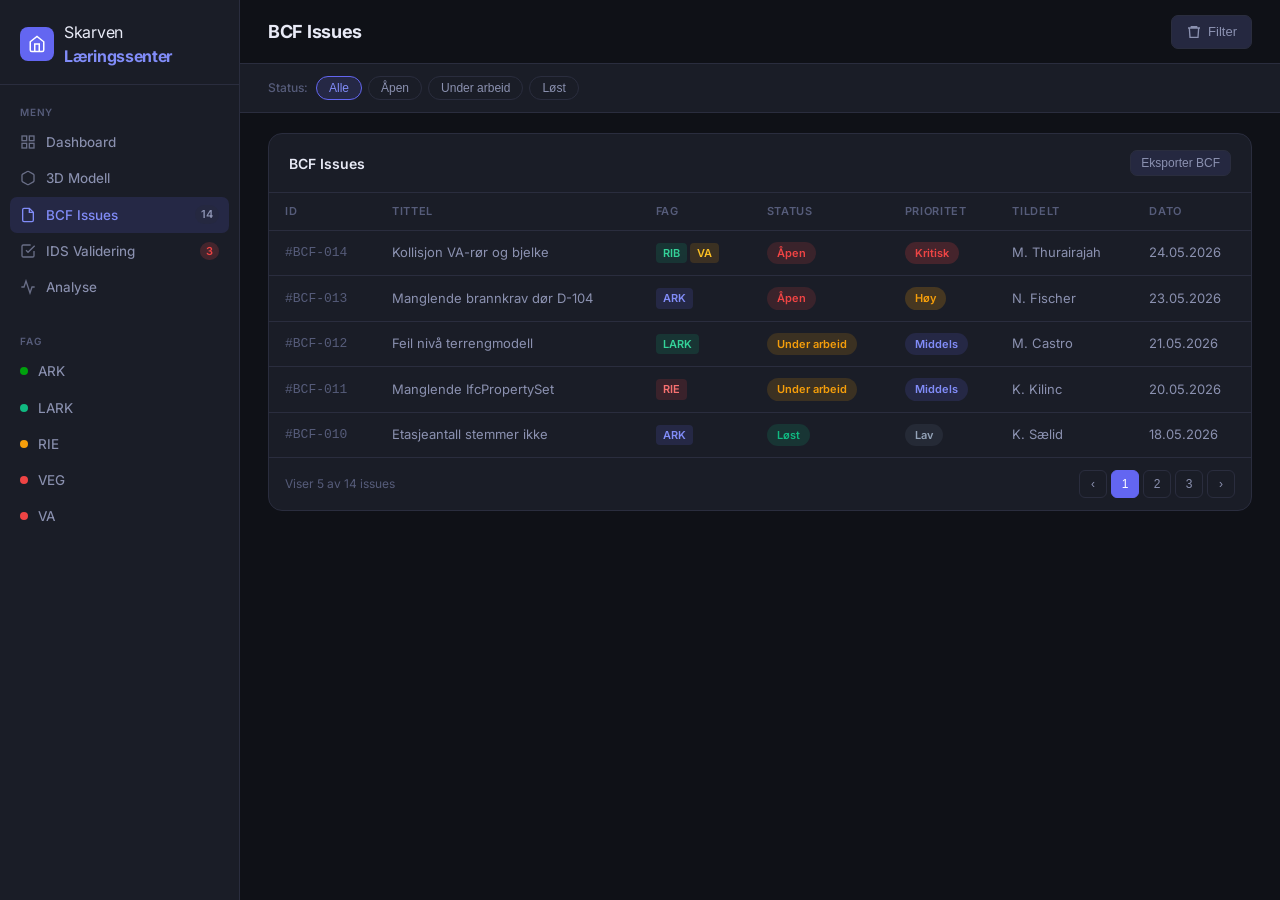
==== HTML/BCF.html @ 6cd28d86 "Skarven BIM Dashboard — GitHub Pages klar - HTML/CSS/JS dashboard med 3D IFC-visning - BCF Issues, I" ====
<!DOCTYPE html>
<html lang="no">
<head>
  <meta charset="UTF-8" />
  <meta name="viewport" content="width=device-width, initial-scale=1.0" />
  <title>BCF Issues — Skarven Læringssenter</title>
  <link rel="stylesheet" href="../CSS/styles.css" />
  <link rel="preconnect" href="https://fonts.googleapis.com" />
  <link href="https://fonts.googleapis.com/css2?family=Inter:wght@300;400;500;600;700&display=swap" rel="stylesheet" />
</head>
<body>
  <aside class="sidebar">
    <div class="sidebar-logo">
      <div class="logo-icon">
        <svg viewBox="0 0 24 24" fill="none" stroke="currentColor" stroke-width="2">
          <path d="M3 9l9-7 9 7v11a2 2 0 01-2 2H5a2 2 0 01-2-2z"/>
          <polyline points="9 22 9 12 15 12 15 22"/>
        </svg>
      </div>
      <span class="logo-text">Skarven <strong>Læringssenter</strong></span>
    </div>

    <nav class="sidebar-nav">
      <div class="nav-section-label">Meny</div>
      <a href="index.html" class="nav-item">
        <svg viewBox="0 0 24 24" fill="none" stroke="currentColor" stroke-width="2"><rect x="3" y="3" width="7" height="7"/><rect x="14" y="3" width="7" height="7"/><rect x="14" y="14" width="7" height="7"/><rect x="3" y="14" width="7" height="7"/></svg>
        Dashboard
      </a>
      <a href="3Dmodell.html" class="nav-item">
        <svg viewBox="0 0 24 24" fill="none" stroke="currentColor" stroke-width="2"><path d="M21 16V8a2 2 0 00-1-1.73l-7-4a2 2 0 00-2 0l-7 4A2 2 0 003 8v8a2 2 0 001 1.73l7 4a2 2 0 002 0l7-4A2 2 0 0021 16z"/></svg>
        3D Modell
      </a>
      <a href="BCF.html" class="nav-item active">
        <svg viewBox="0 0 24 24" fill="none" stroke="currentColor" stroke-width="2"><path d="M14 2H6a2 2 0 00-2 2v16a2 2 0 002 2h12a2 2 0 002-2V8z"/><polyline points="14 2 14 8 20 8"/></svg>
        BCF Issues
        <span class="nav-badge">14</span>
      </a>
      <a href="IDS.html" class="nav-item">
        <svg viewBox="0 0 24 24" fill="none" stroke="currentColor" stroke-width="2"><path d="M9 11l3 3L22 4"/><path d="M21 12v7a2 2 0 01-2 2H5a2 2 0 01-2-2V5a2 2 0 012-2h11"/></svg>
        IDS Validering
        <span class="nav-badge error">3</span>
      </a>
      <a href="Anlyse.html" class="nav-item">
        <svg viewBox="0 0 24 24" fill="none" stroke="currentColor" stroke-width="2"><polyline points="22 12 18 12 15 21 9 3 6 12 2 12"/></svg>
        Analyse
      </a>

      <div class="nav-section-label" style="margin-top:1.5rem">Fag</div>
      <a href="#" class="nav-item"><span class="discipline-dot" style="background:#00a10d"></span>ARK</a>
      <a href="#" class="nav-item"><span class="discipline-dot" style="background:#10b981"></span>LARK</a>
      <a href="#" class="nav-item"><span class="discipline-dot" style="background:#f59e0b"></span>RIE</a>
      <a href="#" class="nav-item"><span class="discipline-dot" style="background:#ef4444"></span>VEG</a>
      <a href="#" class="nav-item"><span class="discipline-dot" style="background:#ef4444"></span>VA</a>
    </nav>
  </aside>

  <main class="main">
    <header class="topbar">
      <div class="topbar-left">
        <h1 class="page-title">BCF Issues</h1>
      </div>
      <div class="topbar-right">
        <button class="btn btn-secondary">
          <svg viewBox="0 0 24 24" fill="none" stroke="currentColor" stroke-width="2" width="16" height="16"><path d="M3 6h18M8 6V4h8v2M19 6l-1 14H6L5 6"/></svg>
          Filter
        </button>
      </div>
    </header>

    <div class="filter-bar">
      <div class="filter-group">
        <label class="filter-label">Status:</label>
        <div class="filter-chips">
          <button class="chip active">Alle</button>
          <button class="chip">Åpen</button>
          <button class="chip">Under arbeid</button>
          <button class="chip">Løst</button>
        </div>
      </div>
    </div>

    <section style="padding:20px 28px">
      <div class="card table-card">
        <div class="card-header">
          <h2 class="card-title">BCF Issues</h2>
          <div class="card-actions">
            <button class="btn btn-secondary btn-sm">Eksporter BCF</button>
          </div>
        </div>
        <table class="data-table">
          <thead>
            <tr>
              <th>ID</th>
              <th>Tittel</th>
              <th>Fag</th>
              <th>Status</th>
              <th>Prioritet</th>
              <th>Tildelt</th>
              <th>Dato</th>
            </tr>
          </thead>
          <tbody>
            <tr class="table-row">
              <td class="id-cell">#BCF-014</td>
              <td>Kollisjon VA-rør og bjelke</td>
              <td><span class="tag tag--rib">RIB</span><span class="tag tag--riv">VA</span></td>
              <td><span class="status-badge status--open">Åpen</span></td>
              <td><span class="priority priority--critical">Kritisk</span></td>
              <td>M. Thurairajah</td>
              <td>24.05.2026</td>
            </tr>
            <tr class="table-row">
              <td class="id-cell">#BCF-013</td>
              <td>Manglende brannkrav dør D-104</td>
              <td><span class="tag tag--ark">ARK</span></td>
              <td><span class="status-badge status--open">Åpen</span></td>
              <td><span class="priority priority--high">Høy</span></td>
              <td>N. Fischer</td>
              <td>23.05.2026</td>
            </tr>
            <tr class="table-row">
              <td class="id-cell">#BCF-012</td>
              <td>Feil nivå terrengmodell</td>
              <td><span class="tag tag--rib">LARK</span></td>
              <td><span class="status-badge status--progress">Under arbeid</span></td>
              <td><span class="priority priority--medium">Middels</span></td>
              <td>M. Castro</td>
              <td>21.05.2026</td>
            </tr>
            <tr class="table-row">
              <td class="id-cell">#BCF-011</td>
              <td>Manglende IfcPropertySet</td>
              <td><span class="tag tag--rie">RIE</span></td>
              <td><span class="status-badge status--progress">Under arbeid</span></td>
              <td><span class="priority priority--medium">Middels</span></td>
              <td>K. Kilinc</td>
              <td>20.05.2026</td>
            </tr>
            <tr class="table-row">
              <td class="id-cell">#BCF-010</td>
              <td>Etasjeantall stemmer ikke</td>
              <td><span class="tag tag--ark">ARK</span></td>
              <td><span class="status-badge status--solved">Løst</span></td>
              <td><span class="priority priority--low">Lav</span></td>
              <td>K. Sælid</td>
              <td>18.05.2026</td>
            </tr>
          </tbody>
        </table>
        <div class="table-footer">
          <span>Viser 5 av 14 issues</span>
          <div class="pagination">
            <button class="page-btn">‹</button>
            <button class="page-btn active">1</button>
            <button class="page-btn">2</button>
            <button class="page-btn">3</button>
            <button class="page-btn">›</button>
          </div>
        </div>
      </div>
    </section>
  </main>

  <script src="../JS/app.js" defer></script>
</body>
</html>
---- CSS/styles.css ----
*, *::before, *::after { box-sizing: border-box; margin: 0; padding: 0; }
/* Ensure [hidden] always wins over display:flex/block in component CSS */
[hidden] { display: none !important; }

:root {
  --bg:           #0f1117;
  --bg-card:      #1a1d27;
  --bg-card-2:    #1e2130;
  --bg-hover:     #252840;
  --border:       #2a2d3e;
  --border-light: #323654;

  --text-primary:   #e8eaf6;
  --text-secondary: #8b91b0;
  --text-muted:     #565c7a;

  --accent:       #6366f1;
  --accent-light: #818cf8;
  --accent-glow:  rgba(99,102,241,0.15);

  --green:   #10b981;
  --amber:   #f59e0b;
  --red:     #ef4444;
  --blue:    #3b82f6;
  --purple:  #8b5cf6;
  --cyan:    #06b6d4;

  --sidebar-w: 240px;
  --topbar-h:  64px;

  --radius:    10px;
  --radius-lg: 14px;

  font-family: 'Inter', system-ui, sans-serif;
  font-size: 14px;
  line-height: 1.5;
}

html, body {
  height: 100%;
  background: var(--bg);
  color: var(--text-primary);
  overflow-x: hidden;
}

/* ═══════════════════════════════════════════════
   LAYOUT
════════════════════════════════════════════════ */
body {
  display: grid;
  grid-template-columns: var(--sidebar-w) 1fr;
  grid-template-rows: 1fr;
  min-height: 100vh;
}

/* ═══════════════════════════════════════════════
   SIDEBAR
════════════════════════════════════════════════ */
.sidebar {
  grid-row: 1;
  grid-column: 1;
  position: sticky;
  top: 0;
  height: 100vh;
  background: var(--bg-card);
  border-right: 1px solid var(--border);
  display: flex;
  flex-direction: column;
  overflow-y: auto;
}

.sidebar-logo {
  display: flex;
  align-items: center;
  gap: 10px;
  padding: 20px 20px 16px;
  border-bottom: 1px solid var(--border);
}

.logo-icon {
  width: 34px;
  height: 34px;
  background: var(--accent);
  border-radius: 8px;
  display: flex;
  align-items: center;
  justify-content: center;
  flex-shrink: 0;
}
.logo-icon svg {
  width: 18px;
  height: 18px;
  stroke: #fff;
}
.logo-text {
  font-size: 16px;
  color: var(--text-primary);
  letter-spacing: -0.3px;
}
.logo-text strong { color: var(--accent-light); }

.sidebar-nav {
  flex: 1;
  padding: 12px 10px;
}

.nav-section-label {
  font-size: 10px;
  font-weight: 600;
  text-transform: uppercase;
  letter-spacing: 0.08em;
  color: var(--text-muted);
  padding: 8px 10px 4px;
}

.nav-item {
  display: flex;
  align-items: center;
  gap: 10px;
  padding: 8px 10px;
  border-radius: 7px;
  color: var(--text-secondary);
  text-decoration: none;
  font-size: 13.5px;
  font-weight: 450;
  transition: background 0.15s, color 0.15s;
  cursor: pointer;
  position: relative;
}
.nav-item svg {
  width: 16px;
  height: 16px;
  flex-shrink: 0;
  opacity: 0.7;
}
.nav-item:hover {
  background: var(--bg-hover);
  color: var(--text-primary);
}
.nav-item.active {
  background: var(--accent-glow);
  color: var(--accent-light);
  font-weight: 500;
}
.nav-item.active svg { opacity: 1; }

.nav-badge {
  margin-left: auto;
  background: var(--bg-hover);
  color: var(--text-secondary);
  font-size: 11px;
  font-weight: 600;
  padding: 1px 6px;
  border-radius: 10px;
}
.nav-badge.error {
  background: rgba(239,68,68,0.2);
  color: var(--red);
}

.discipline-dot {
  width: 8px;
  height: 8px;
  border-radius: 50%;
  flex-shrink: 0;
}

.sidebar-project {
  padding: 12px 16px;
  border-top: 1px solid var(--border);
}
.project-info {
  display: flex;
  align-items: center;
  gap: 10px;
  padding: 8px 10px;
  border-radius: var(--radius);
  background: var(--bg-hover);
}
.project-icon {
  width: 30px;
  height: 30px;
  background: var(--accent);
  border-radius: 6px;
  display: flex;
  align-items: center;
  justify-content: center;
  font-weight: 700;
  font-size: 13px;
  color: #fff;
  flex-shrink: 0;
}
.project-name {
  font-size: 13px;
  font-weight: 600;
  color: var(--text-primary);
}
.project-phase {
  font-size: 11px;
  color: var(--text-muted);
}

/* ═══════════════════════════════════════════════
   MAIN
════════════════════════════════════════════════ */
.main {
  grid-column: 2;
  min-height: 100vh;
  display: flex;
  flex-direction: column;
  overflow-y: auto;
  background: var(--bg);
}

/* ═══════════════════════════════════════════════
   TOPBAR
════════════════════════════════════════════════ */
.topbar {
  height: var(--topbar-h);
  display: flex;
  align-items: center;
  justify-content: space-between;
  padding: 0 28px;
  border-bottom: 1px solid var(--border);
  background: var(--bg);
  position: sticky;
  top: 0;
  z-index: 10;
}
.page-title {
  font-size: 18px;
  font-weight: 700;
  color: var(--text-primary);
  letter-spacing: -0.3px;
}
.breadcrumb {
  font-size: 12px;
  color: var(--text-muted);
  margin-top: 1px;
}
.topbar-right {
  display: flex;
  align-items: center;
  gap: 10px;
}

.sync-status {
  display: flex;
  align-items: center;
  gap: 7px;
  font-size: 12px;
  color: var(--text-secondary);
  padding: 6px 12px;
  border-radius: 20px;
  background: var(--bg-card);
  border: 1px solid var(--border);
}
.sync-dot {
  width: 7px;
  height: 7px;
  border-radius: 50%;
  background: var(--green);
  animation: pulse-green 2s infinite;
}
@keyframes pulse-green {
  0%, 100% { opacity: 1; }
  50% { opacity: 0.4; }
}

/* ═══════════════════════════════════════════════
   BUTTONS
════════════════════════════════════════════════ */
.btn {
  display: inline-flex;
  align-items: center;
  gap: 6px;
  padding: 8px 14px;
  border-radius: 7px;
  font-size: 13px;
  font-weight: 500;
  cursor: pointer;
  border: none;
  transition: all 0.15s;
}
.btn-primary {
  background: var(--accent);
  color: #fff;
}
.btn-primary:hover { background: var(--accent-light); }

.btn-secondary {
  background: var(--bg-hover);
  color: var(--text-secondary);
  border: 1px solid var(--border);
}
.btn-secondary:hover { color: var(--text-primary); border-color: var(--border-light); }

.btn-sm { padding: 5px 10px; font-size: 12px; }

.btn-icon {
  width: 30px;
  height: 30px;
  display: flex;
  align-items: center;
  justify-content: center;
  border-radius: 6px;
  background: transparent;
  border: 1px solid var(--border);
  color: var(--text-secondary);
  cursor: pointer;
  transition: all 0.15s;
}
.btn-icon:hover, .btn-icon.active {
  background: var(--accent-glow);
  color: var(--accent-light);
  border-color: var(--accent);
}

/* ═══════════════════════════════════════════════
   FILTER BAR
════════════════════════════════════════════════ */
.filter-bar {
  display: flex;
  align-items: center;
  gap: 20px;
  flex-wrap: wrap;
  padding: 12px 28px;
  border-bottom: 1px solid var(--border);
  background: var(--bg-card);
}
.filter-group { display: flex; align-items: center; gap: 8px; }
.filter-label {
  font-size: 12px;
  color: var(--text-muted);
  font-weight: 500;
  white-space: nowrap;
}
.filter-chips { display: flex; gap: 6px; }

.chip {
  padding: 4px 12px;
  border-radius: 20px;
  font-size: 12px;
  font-weight: 500;
  background: transparent;
  border: 1px solid var(--border);
  color: var(--text-secondary);
  cursor: pointer;
  transition: all 0.15s;
}
.chip:hover { border-color: var(--border-light); color: var(--text-primary); }
.chip.active {
  background: var(--accent-glow);
  border-color: var(--accent);
  color: var(--accent-light);
}

.filter-search {
  margin-left: auto;
  display: flex;
  align-items: center;
  gap: 8px;
  background: var(--bg);
  border: 1px solid var(--border);
  border-radius: 7px;
  padding: 6px 12px;
}
.filter-search svg { color: var(--text-muted); flex-shrink: 0; }
.filter-search input {
  background: transparent;
  border: none;
  outline: none;
  color: var(--text-primary);
  font-size: 13px;
  font-family: inherit;
  width: 200px;
}
.filter-search input::placeholder { color: var(--text-muted); }

/* ═══════════════════════════════════════════════
   KPI GRID
════════════════════════════════════════════════ */
.kpi-grid {
  display: grid;
  grid-template-columns: repeat(6, 1fr);
  gap: 16px;
  padding: 24px 28px 0;
}
@media (max-width: 1400px) { .kpi-grid { grid-template-columns: repeat(3, 1fr); } }

.kpi-card {
  background: var(--bg-card);
  border: 1px solid var(--border);
  border-radius: var(--radius-lg);
  padding: 18px;
  display: flex;
  align-items: flex-start;
  gap: 14px;
  transition: border-color 0.2s, transform 0.2s;
}
.kpi-card:hover {
  border-color: var(--border-light);
  transform: translateY(-1px);
}

.kpi-icon {
  width: 42px;
  height: 42px;
  border-radius: 10px;
  display: flex;
  align-items: center;
  justify-content: center;
  flex-shrink: 0;
}
.kpi-icon svg { width: 20px; height: 20px; }
.kpi-icon--blue   { background: rgba(59,130,246,0.15); color: var(--blue); }
.kpi-icon--amber  { background: rgba(245,158,11,0.15); color: var(--amber); }
.kpi-icon--red    { background: rgba(239,68,68,0.15);  color: var(--red); }
.kpi-icon--green  { background: rgba(16,185,129,0.15); color: var(--green); }
.kpi-icon--purple { background: rgba(139,92,246,0.15); color: var(--purple); }
.kpi-icon--cyan   { background: rgba(6,182,212,0.15);  color: var(--cyan); }

.kpi-value {
  font-size: 22px;
  font-weight: 700;
  letter-spacing: -0.5px;
  color: var(--text-primary);
  line-height: 1.2;
}
.kpi-label { font-size: 12px; color: var(--text-secondary); margin-top: 2px; }
.kpi-delta {
  font-size: 11px;
  font-weight: 500;
  margin-top: 4px;
  display: inline-flex;
  align-items: center;
  gap: 3px;
}
.kpi-delta.positive { color: var(--green); }
.kpi-delta.negative { color: var(--red); }
.kpi-delta.neutral  { color: var(--text-muted); }

/* ═══════════════════════════════════════════════
   CARDS
════════════════════════════════════════════════ */
.card {
  background: var(--bg-card);
  border: 1px solid var(--border);
  border-radius: var(--radius-lg);
  overflow: hidden;
}
.card-header {
  display: flex;
  align-items: center;
  justify-content: space-between;
  padding: 16px 20px;
  border-bottom: 1px solid var(--border);
}
.card-title {
  font-size: 14px;
  font-weight: 600;
  color: var(--text-primary);
}
.card-actions { display: flex; align-items: center; gap: 8px; }
.card-footer {
  padding: 14px 20px;
  border-top: 1px solid var(--border);
}

/* ═══════════════════════════════════════════════
   MAIN GRID
════════════════════════════════════════════════ */
.main-grid {
  display: grid;
  grid-template-columns: 1fr 300px;
  grid-template-rows: auto auto;
  gap: 16px;
  padding: 20px 28px 0;
}
.chart-card { grid-column: 1; }
.chart-card--small { grid-column: 2; }
.viewer-card { grid-column: 1 / -1; }

/* ═══════════════════════════════════════════════
   IDS BAR CHART
════════════════════════════════════════════════ */
.ids-chart-container { padding: 20px; }
.ids-bar-chart { display: flex; flex-direction: column; gap: 16px; }

.bar-row {
  display: grid;
  grid-template-columns: 40px 1fr 110px;
  align-items: center;
  gap: 12px;
}
.bar-label {
  font-size: 12px;
  font-weight: 600;
  color: var(--text-secondary);
  text-align: right;
}
.bar-track {
  display: flex;
  height: 22px;
  border-radius: 5px;
  overflow: hidden;
  background: var(--bg);
}
.bar-fill {
  height: 100%;
  display: flex;
  align-items: center;
  transition: width 1s ease;
}
.bar-fill--pass { background: var(--green); }
.bar-fill--fail { background: var(--red); opacity: 0.6; }
.bar-pct {
  font-size: 11px;
  font-weight: 600;
  color: #fff;
  padding: 0 8px;
  white-space: nowrap;
}
.bar-count {
  font-size: 11px;
  color: var(--text-muted);
  text-align: right;
  white-space: nowrap;
}
.ids-legend {
  display: flex;
  gap: 16px;
  margin-top: 16px;
  padding-top: 14px;
  border-top: 1px solid var(--border);
}
.legend-item {
  display: flex;
  align-items: center;
  gap: 6px;
  font-size: 12px;
  color: var(--text-secondary);
}
.legend-dot {
  width: 10px;
  height: 10px;
  border-radius: 3px;
  flex-shrink: 0;
}

/* ═══════════════════════════════════════════════
   DONUT CHART
════════════════════════════════════════════════ */
.donut-container {
  padding: 20px;
  display: flex;
  flex-direction: column;
  align-items: center;
  gap: 16px;
}
.donut-svg { width: 130px; height: 130px; transform: rotate(-90deg); }

.donut-ring {
  fill: none;
  stroke: var(--bg);
  stroke-width: 18;
}
.donut-segment {
  fill: none;
  stroke-width: 18;
  stroke-linecap: butt;
  transition: stroke-dasharray 1s ease;
}
.donut-segment--open     { stroke: var(--red); }
.donut-segment--progress { stroke: var(--amber); }
.donut-segment--solved   { stroke: var(--green); }

.donut-center-num {
  font-size: 22px;
  font-weight: 700;
  fill: var(--text-primary);
  text-anchor: middle;
  dominant-baseline: middle;
  transform: rotate(90deg);
  transform-origin: 60px 60px;
}
.donut-center-label {
  font-size: 10px;
  fill: var(--text-muted);
  text-anchor: middle;
  dominant-baseline: middle;
  transform: rotate(90deg);
  transform-origin: 60px 60px;
}

.donut-legend { width: 100%; display: flex; flex-direction: column; gap: 8px; }
.donut-legend-item {
  display: flex;
  align-items: center;
  gap: 8px;
  font-size: 12px;
  color: var(--text-secondary);
}
.donut-dot {
  width: 9px;
  height: 9px;
  border-radius: 50%;
  flex-shrink: 0;
}
.donut-legend-item strong {
  margin-left: auto;
  color: var(--text-primary);
  font-weight: 600;
}

/* ═══════════════════════════════════════════════
   3D VIEWER
════════════════════════════════════════════════ */
.viewer-canvas {
  position: relative;
  height: 340px;
  background: #0a0c14;
  display: flex;
  align-items: center;
  justify-content: center;
  overflow: hidden;
}
.viewer-grid {
  position: absolute;
  inset: 0;
  background-image:
    linear-gradient(rgba(99,102,241,0.05) 1px, transparent 1px),
    linear-gradient(90deg, rgba(99,102,241,0.05) 1px, transparent 1px);
  background-size: 40px 40px;
}

/* Mock 3D building */
.viewer-model-mock {
  position: absolute;
  bottom: 40px;
  left: 50%;
  transform: translateX(-50%);
}
.mock-building {
  display: flex;
  flex-direction: column-reverse;
  align-items: center;
  gap: 3px;
}
.mock-floor {
  border-radius: 3px;
  opacity: 0.7;
  animation: float 4s ease-in-out infinite;
}
.mock-floor--1 { width: 180px; height: 30px; background: linear-gradient(135deg, #3b82f6, #6366f1); animation-delay: 0s; }
.mock-floor--2 { width: 160px; height: 28px; background: linear-gradient(135deg, #4f46e5, #7c3aed); animation-delay: 0.15s; }
.mock-floor--3 { width: 140px; height: 26px; background: linear-gradient(135deg, #6366f1, #8b5cf6); animation-delay: 0.3s; }
.mock-floor--4 { width: 120px; height: 24px; background: linear-gradient(135deg, #818cf8, #a78bfa); animation-delay: 0.45s; }
.mock-shadow {
  width: 180px;
  height: 12px;
  background: radial-gradient(ellipse, rgba(99,102,241,0.3) 0%, transparent 70%);
  margin-top: 6px;
}
@keyframes float {
  0%, 100% { transform: translateY(0); }
  50% { transform: translateY(-4px); }
}

.viewer-overlay-text {
  position: absolute;
  bottom: 14px;
  left: 50%;
  transform: translateX(-50%);
  display: flex;
  align-items: center;
  gap: 8px;
  font-size: 12px;
  color: var(--text-muted);
  white-space: nowrap;
  background: rgba(10,12,20,0.8);
  padding: 6px 14px;
  border-radius: 20px;
  border: 1px solid var(--border);
}

.viewer-info-panel {
  position: absolute;
  top: 14px;
  right: 14px;
  background: rgba(26,29,39,0.9);
  backdrop-filter: blur(8px);
  border: 1px solid var(--border);
  border-radius: var(--radius);
  padding: 12px 14px;
  min-width: 180px;
}
.viewer-info-row {
  display: flex;
  justify-content: space-between;
  gap: 12px;
  font-size: 12px;
  padding: 3px 0;
}
.viewer-info-row span { color: var(--text-muted); }
.viewer-info-row strong { color: var(--text-primary); font-weight: 500; }

.viewer-tools { display: flex; align-items: center; gap: 4px; }
.viewer-divider {
  width: 1px;
  height: 16px;
  background: var(--border);
  margin: 0 2px;
}

/* ═══════════════════════════════════════════════
   BOTTOM GRID
════════════════════════════════════════════════ */
.bottom-grid {
  display: grid;
  grid-template-columns: 1fr 380px;
  gap: 16px;
  padding: 16px 28px 0;
}

/* ═══════════════════════════════════════════════
   DATA TABLE
════════════════════════════════════════════════ */
.data-table {
  width: 100%;
  border-collapse: collapse;
}
.data-table thead tr {
  border-bottom: 1px solid var(--border);
}
.data-table th {
  padding: 10px 16px;
  text-align: left;
  font-size: 11px;
  font-weight: 600;
  text-transform: uppercase;
  letter-spacing: 0.06em;
  color: var(--text-muted);
  white-space: nowrap;
}
.data-table td {
  padding: 11px 16px;
  font-size: 13px;
  color: var(--text-secondary);
  border-bottom: 1px solid var(--border);
}
.table-row:last-child td { border-bottom: none; }
.table-row:hover td { background: var(--bg-hover); color: var(--text-primary); }
.id-cell {
  font-family: 'Courier New', monospace;
  font-size: 12px;
  color: var(--text-muted) !important;
}

/* Tags */
.tag {
  display: inline-flex;
  align-items: center;
  padding: 2px 7px;
  border-radius: 4px;
  font-size: 11px;
  font-weight: 600;
  margin-right: 3px;
}
.tag--ark  { background: rgba(99,102,241,0.15); color: #818cf8; }
.tag--rib  { background: rgba(16,185,129,0.15); color: #34d399; }
.tag--riv  { background: rgba(245,158,11,0.15); color: #fbbf24; }
.tag--rie  { background: rgba(239,68,68,0.15);  color: #f87171; }

/* Status badges */
.status-badge {
  display: inline-flex;
  padding: 3px 10px;
  border-radius: 20px;
  font-size: 11px;
  font-weight: 600;
}
.status--open     { background: rgba(239,68,68,0.15);  color: var(--red); }
.status--progress { background: rgba(245,158,11,0.15); color: var(--amber); }
.status--solved   { background: rgba(16,185,129,0.15); color: var(--green); }

/* Priority */
.priority {
  display: inline-flex;
  padding: 3px 10px;
  border-radius: 20px;
  font-size: 11px;
  font-weight: 600;
}
.priority--critical { background: rgba(239,68,68,0.2);  color: var(--red); }
.priority--high     { background: rgba(245,158,11,0.2); color: var(--amber); }
.priority--medium   { background: rgba(99,102,241,0.15);color: var(--accent-light); }
.priority--low      { background: rgba(100,116,139,0.15); color: #94a3b8; }

.table-footer {
  display: flex;
  align-items: center;
  justify-content: space-between;
  padding: 12px 16px;
  border-top: 1px solid var(--border);
  font-size: 12px;
  color: var(--text-muted);
}
.pagination { display: flex; gap: 4px; }
.page-btn {
  width: 28px;
  height: 28px;
  display: flex;
  align-items: center;
  justify-content: center;
  border-radius: 6px;
  background: transparent;
  border: 1px solid var(--border);
  color: var(--text-secondary);
  font-size: 12px;
  cursor: pointer;
  transition: all 0.15s;
}
.page-btn:hover { border-color: var(--accent); color: var(--accent-light); }
.page-btn.active { background: var(--accent); border-color: var(--accent); color: #fff; }

/* ═══════════════════════════════════════════════
   IDS ERROR LIST
════════════════════════════════════════════════ */
.error-count-badge {
  padding: 3px 10px;
  border-radius: 20px;
  font-size: 11px;
  font-weight: 600;
  background: rgba(239,68,68,0.2);
  color: var(--red);
}
.error-list { padding: 8px 0; }

.error-item {
  display: flex;
  align-items: flex-start;
  gap: 12px;
  padding: 14px 20px;
  border-bottom: 1px solid var(--border);
  transition: background 0.15s;
}
.error-item:last-child { border-bottom: none; }
.error-item:hover { background: var(--bg-hover); }
.error-item--critical .error-icon { color: var(--red); margin-top: 1px; flex-shrink: 0; }

.error-content { flex: 1; min-width: 0; }
.error-title {
  font-size: 13px;
  font-weight: 500;
  color: var(--text-primary);
  margin-bottom: 5px;
}
.error-meta {
  display: flex;
  align-items: center;
  flex-wrap: wrap;
  gap: 6px;
  font-size: 11px;
  color: var(--text-muted);
}
.error-rule {
  font-family: monospace;
  background: var(--bg);
  padding: 1px 6px;
  border-radius: 4px;
  font-size: 10px;
}

/* ═══════════════════════════════════════════════
   PIPELINE
════════════════════════════════════════════════ */
.pipeline-section {
  padding: 16px 28px 28px;
}
.pipeline-time {
  font-size: 12px;
  color: var(--text-muted);
}
.pipeline-steps {
  display: flex;
  align-items: center;
  padding: 24px 20px;
  gap: 0;
  overflow-x: auto;
}

.pipeline-step {
  display: flex;
  flex-direction: column;
  align-items: center;
  gap: 8px;
  flex-shrink: 0;
  min-width: 120px;
}
.step-circle {
  width: 36px;
  height: 36px;
  border-radius: 50%;
  display: flex;
  align-items: center;
  justify-content: center;
  border: 2px solid var(--border);
  background: var(--bg);
  color: var(--text-muted);
}
.step-circle.done {
  background: var(--green);
  border-color: var(--green);
  color: #fff;
}
.step-info { text-align: center; }
.step-name {
  font-size: 12px;
  font-weight: 600;
  color: var(--text-primary);
}
.step-detail {
  font-size: 11px;
  color: var(--text-muted);
  margin-top: 2px;
}
.step-time {
  font-size: 11px;
  color: var(--text-muted);
  font-family: monospace;
}

.pipeline-connector {
  height: 2px;
  flex: 1;
  background: var(--border);
  min-width: 30px;
  margin-bottom: 40px;
}
.pipeline-connector.done { background: var(--green); }

/* ═══════════════════════════════════════════════
   SCROLLBAR
════════════════════════════════════════════════ */
::-webkit-scrollbar { width: 6px; height: 6px; }
::-webkit-scrollbar-track { background: transparent; }
::-webkit-scrollbar-thumb {
  background: var(--border-light);
  border-radius: 3px;
}
::-webkit-scrollbar-thumb:hover { background: var(--text-muted); }

/* ═══════════════════════════════════════════════
   MEMBERS GRID + DETAIL
════════════════════════════════════════════════ */
.members-section {
  padding: 0 28px 24px;
}
.section-header {
  display: flex;
  align-items: baseline;
  gap: 12px;
  margin-bottom: 16px;
}
.section-title {
  font-size: 18px;
  font-weight: 600;
  color: var(--text-primary);
}
.section-sub {
  font-size: 13px;
  color: var(--text-muted);
}
.members-grid {
  display: grid;
  grid-template-columns: repeat(auto-fill, minmax(220px, 1fr));
  gap: 16px;
}
.member-card {
  background: var(--bg-card);
  border: 1px solid var(--border);
  border-radius: var(--radius-lg);
  padding: 20px;
  display: flex;
  flex-direction: column;
  align-items: center;
  gap: 10px;
  cursor: pointer;
  color: var(--text-primary);
  text-align: center;
  font-family: inherit;
  min-height: 200px;
  transition: transform 0.2s ease, border-color 0.2s ease, background 0.2s ease, box-shadow 0.2s ease;
}
.member-card:hover {
  transform: translateY(-4px);
  border-color: var(--accent);
  background: var(--bg-card-2);
  box-shadow: 0 10px 28px -10px rgba(0,0,0,0.55), 0 0 0 1px var(--accent-glow);
}
.member-card:active {
  transform: translateY(-2px) scale(0.99);
}
.member-card:focus-visible {
  outline: none;
  border-color: var(--accent-light);
  box-shadow: 0 0 0 3px var(--accent-glow);
}
.member-card.active {
  border-color: var(--accent);
  box-shadow: 0 0 0 3px var(--accent-glow), 0 12px 32px -12px rgba(99,102,241,0.45);
  background: var(--bg-card-2);
}
.member-avatar {
  width: 64px;
  height: 64px;
  border-radius: 50%;
  display: flex;
  align-items: center;
  justify-content: center;
  color: #fff;
  font-weight: 700;
  font-size: 18px;
  letter-spacing: 0.5px;
  border: 2px solid rgba(255,255,255,0.12);
  transition: transform 0.2s ease;
}
.member-card:hover .member-avatar {
  transform: scale(1.05);
}
.member-name {
  font-size: 15px;
  font-weight: 600;
  color: var(--text-primary);
}
.member-role {
  font-size: 12px;
  color: var(--text-secondary);
  display: inline-flex;
  align-items: center;
  gap: 6px;
}

/* DETAIL PANEL */
.member-detail {
  padding: 0 28px 32px;
}
.detail-card {
  background: var(--bg-card);
  border: 1px solid var(--border);
  border-radius: var(--radius-lg);
  overflow: hidden;
}
.detail-body {
  display: grid;
  grid-template-columns: 1fr 1.4fr;
  gap: 0;
}
@media (max-width: 980px) {
  .detail-body { grid-template-columns: 1fr; }
}
.detail-info {
  padding: 24px 28px;
  display: flex;
  flex-direction: column;
  gap: 18px;
  border-right: 1px solid var(--border);
}
.detail-row {
  display: flex;
  flex-direction: column;
  gap: 4px;
}
.detail-row--block .detail-text {
  background: var(--bg-card-2);
  border: 1px solid var(--border);
  border-radius: var(--radius);
  padding: 12px 14px;
  font-size: 13px;
  line-height: 1.6;
  color: var(--text-primary);
}
.detail-label {
  font-size: 11px;
  text-transform: uppercase;
  letter-spacing: 0.6px;
  color: var(--text-muted);
}
.detail-value {
  font-size: 15px;
  color: var(--text-primary);
  font-weight: 500;
}
.detail-viewer {
  display: flex;
  flex-direction: column;
}
.detail-viewer-header {
  display: flex;
  justify-content: space-between;
  align-items: center;
  padding: 14px 20px;
  font-size: 12px;
  color: var(--text-secondary);
  border-bottom: 1px solid var(--border);
}
.detail-file {
  font-family: 'Inter', monospace;
  color: var(--accent-light);
  font-size: 12px;
}
.detail-canvas {
  min-height: 360px;
  flex: 1;
}

/* DETAIL TABS */
.detail-tabs {
  display: flex;
  gap: 8px;
  padding: 12px 28px;
  border-bottom: 1px solid var(--border);
  background: var(--bg-card-2);
  flex-wrap: wrap;
}
.detail-tabs:empty {
  display: none;
}
.detail-tab {
  background: transparent;
  border: 1px solid var(--border);
  color: var(--text-secondary);
  padding: 8px 14px;
  border-radius: 999px;
  cursor: pointer;
  font-family: inherit;
  font-size: 13px;
  font-weight: 500;
  transition: all 0.15s ease;
}
.detail-tab:hover {
  border-color: var(--accent);
  color: var(--text-primary);
}
.detail-tab.active {
  background: var(--accent);
  border-color: var(--accent);
  color: #fff;
}

/* MEMBER CARDS WITH BACKGROUND IMAGE */
.member-card--bg {
  background-size: cover;
  background-position: center;
  background-repeat: no-repeat;
  position: relative;
  isolation: isolate;
  overflow: hidden;
  padding: 0;
}
.member-card--bg {
  transition: transform 0.2s ease, border-color 0.2s ease, box-shadow 0.2s ease, background-size 0.5s ease;
}
.member-card--bg::before {
  content: '';
  position: absolute;
  inset: 0;
  background: linear-gradient(180deg, rgba(15,17,23,0.30) 0%, rgba(15,17,23,0.92) 100%);
  z-index: 0;
  transition: background 0.25s ease;
}
.member-card--bg:hover {
  background-size: 115%;
}
.member-card--bg:hover::before {
  background: linear-gradient(180deg, rgba(15,17,23,0.15) 0%, rgba(15,17,23,0.82) 100%);
}
.member-card--bg.active::before {
  background: linear-gradient(180deg, rgba(99,102,241,0.40) 0%, rgba(15,17,23,0.90) 100%);
}
.member-card-content {
  position: relative;
  z-index: 1;
  width: 100%;
  height: 100%;
  padding: 20px;
  display: flex;
  flex-direction: column;
  align-items: center;
  justify-content: flex-end;
  gap: 10px;
}
.member-card--bg .member-name {
  color: #fff;
  font-weight: 700;
  letter-spacing: -0.2px;
  text-shadow: 0 1px 6px rgba(0,0,0,0.75), 0 0 1px rgba(0,0,0,0.5);
}
.member-card--bg .member-role {
  color: rgba(255,255,255,0.92);
  font-weight: 500;
  text-shadow: 0 1px 4px rgba(0,0,0,0.7);
}
.member-card--bg .member-avatar {
  box-shadow: 0 6px 18px rgba(0,0,0,0.5), 0 0 0 2px rgba(255,255,255,0.18);
  backdrop-filter: blur(4px);
}

/* ═══════════════════════════════════════════════
   PROFILBILDER — member-kort (liten rad øverst)
════════════════════════════════════════════════ */
.member-avatars-row {
  display: flex;
  gap: 6px;
  margin-bottom: 4px;
  justify-content: center;
}
.member-photo-sm {
  width: 44px;
  height: 44px;
  border-radius: 50%;
  object-fit: cover;
  object-position: top center;
  border: 2px solid rgba(255,255,255,0.3);
  box-shadow: 0 4px 12px rgba(0,0,0,0.5);
  background: var(--bg-hover);
}
.member-sub {
  font-size: 11px;
  color: rgba(255,255,255,0.7);
  font-weight: 400;
  letter-spacing: 0.02em;
  text-shadow: 0 1px 4px rgba(0,0,0,0.8);
}
/* Stor fag-label øverst i kortet (erstatter avatarbildene på kortene) */
.member-card-label {
  font-size: 22px;
  font-weight: 800;
  color: rgba(255,255,255,0.95);
  letter-spacing: 0.05em;
  text-shadow: 0 2px 12px rgba(0,0,0,0.7);
  margin-bottom: 4px;
}

/* Status-linje fra viewer.js (vises i loading-overlay) */
.ifc-viewer-status {
  font-size: 11px;
  font-family: 'Courier New', monospace;
  color: var(--accent-light);
  opacity: 0.85;
  min-height: 16px;
}

/* Hint-tekst i feil-overlay */
.ifc-error-hint {
  font-size: 12px;
  color: var(--amber);
  max-width: 340px;
  text-align: center;
  line-height: 1.5;
  margin-top: 2px;
}

/* ═══════════════════════════════════════════════
   PROFILBILDE — detaljpanel
════════════════════════════════════════════════ */
.detail-photo-wrap {
  display: flex;
  justify-content: center;
  padding: 20px 20px 8px;
}
.detail-photo {
  width: 96px;
  height: 96px;
  border-radius: 50%;
  object-fit: cover;
  object-position: top center;
  border: 3px solid var(--border-light);
  box-shadow: 0 8px 24px rgba(0,0,0,0.4);
  background: var(--bg-hover);
  transition: transform 0.2s;
}
.detail-photo:hover { transform: scale(1.04); }

/* ═══════════════════════════════════════════════
   FOLDER STATUS (topbar)
════════════════════════════════════════════════ */
.folder-status {
  display: flex;
  align-items: center;
  gap: 7px;
  padding: 6px 12px;
  border-radius: 20px;
  background: var(--bg-card);
  border: 1px solid var(--border);
  font-size: 12px;
  color: var(--text-secondary);
  max-width: 240px;
  overflow: hidden;
  white-space: nowrap;
  cursor: default;
  transition: border-color 0.2s;
}
.folder-dot {
  width: 7px;
  height: 7px;
  border-radius: 50%;
  flex-shrink: 0;
  transition: background 0.3s;
}
.folder-dot--none    { background: var(--text-muted); }
.folder-dot--loading { background: var(--amber); animation: pulse-green 1s infinite; }
.folder-dot--ready   { background: var(--green); }
.folder-dot--error   { background: var(--red); }
.folder-label { overflow: hidden; text-overflow: ellipsis; }

/* ═══════════════════════════════════════════════
   VIEWER-HEADER (oppdatert)
════════════════════════════════════════════════ */
.viewer-file-info {
  display: flex;
  align-items: center;
  gap: 6px;
  color: var(--accent-light);
  font-size: 12px;
  font-family: 'Courier New', monospace;
  overflow: hidden;
  text-overflow: ellipsis;
  white-space: nowrap;
  min-width: 0;
}
.viewer-file-info svg { color: var(--text-muted); flex-shrink: 0; }
.viewer-header-actions { display: flex; gap: 6px; flex-shrink: 0; }

/* ═══════════════════════════════════════════════
   IFC VIEWER WRAP — Three.js container + overlays
════════════════════════════════════════════════ */
.ifc-viewer-wrap {
  position: relative;
  width: 100%;
  min-height: 400px;
  background: #0a0c14;
  overflow: hidden;
  flex: 1;
}
.ifc-viewer-wrap canvas {
  display: block;
  width: 100% !important;
  height: 100% !important;
  position: absolute;
  top: 0; left: 0;
}
.ifc-viewer-wrap.drag-over {
  outline: 2px dashed var(--accent);
  outline-offset: -4px;
}
.ifc-viewer-wrap.drag-over::after {
  content: 'Slipp IFC-filen her';
  position: absolute;
  inset: 0;
  display: flex;
  align-items: center;
  justify-content: center;
  font-size: 16px;
  font-weight: 600;
  color: var(--accent-light);
  background: rgba(99,102,241,0.12);
  pointer-events: none;
  z-index: 20;
}

/* ─── Drop-sone ────────────────────────────────── */
.ifc-drop-zone {
  position: absolute;
  inset: 0;
  z-index: 10;
  display: flex;
  flex-direction: column;
  align-items: center;
  justify-content: center;
  gap: 10px;
  padding: 32px;
  text-align: center;
  background-image:
    linear-gradient(rgba(99,102,241,0.04) 1px, transparent 1px),
    linear-gradient(90deg, rgba(99,102,241,0.04) 1px, transparent 1px);
  background-size: 40px 40px;
  background-color: #0a0c14;
}
.drop-icon    { color: var(--text-muted); opacity: 0.6; margin-bottom: 4px; }
.drop-title   { font-size: 15px; font-weight: 600; color: var(--text-secondary); }
.drop-expected {
  font-size: 12px; font-family: 'Courier New', monospace;
  color: var(--accent-light); background: var(--accent-glow);
  padding: 3px 10px; border-radius: 4px;
  max-width: 100%; overflow: hidden; text-overflow: ellipsis; white-space: nowrap;
}
.drop-hint { font-size: 12px; color: var(--text-muted); margin-bottom: 4px; }

/* ─── Loading-overlay ──────────────────────────── */
.ifc-loading-overlay {
  position: absolute;
  inset: 0; z-index: 15;
  display: flex; flex-direction: column;
  align-items: center; justify-content: center; gap: 12px;
  background: rgba(10,12,20,0.92);
  backdrop-filter: blur(4px);
}
.ifc-loading-ring { width: 48px; height: 48px; position: relative; }
.ifc-loading-ring div {
  box-sizing: border-box; display: block; position: absolute;
  width: 40px; height: 40px; margin: 4px;
  border: 3px solid transparent;
  border-top-color: var(--accent-light);
  border-radius: 50%;
  animation: spin-ring 1.2s cubic-bezier(0.5,0,0.5,1) infinite;
}
.ifc-loading-ring div:nth-child(1) { animation-delay: -0.45s; }
.ifc-loading-ring div:nth-child(2) { animation-delay: -0.30s; }
.ifc-loading-ring div:nth-child(3) { animation-delay: -0.15s; }
@keyframes spin-ring {
  0%   { transform: rotate(0deg); }
  100% { transform: rotate(360deg); }
}
.ifc-loading-title { font-size: 14px; font-weight: 600; color: var(--text-primary); }
.ifc-loading-sub   { font-size: 11px; font-family: monospace; color: var(--text-muted); }
.ifc-loading-steps { display: flex; align-items: center; gap: 6px; margin-top: 4px; }
.load-step {
  font-size: 11px; color: var(--text-muted);
  padding: 3px 8px; border-radius: 4px; transition: all 0.3s;
}
.load-step.active { color: var(--accent-light); background: var(--accent-glow); font-weight: 600; }
.load-step.done   { color: var(--green); }
.load-step-arrow  { font-size: 11px; color: var(--text-muted); }

/* ─── Feil-overlay ─────────────────────────────── */
.ifc-error-overlay {
  position: absolute; inset: 0; z-index: 15;
  display: flex; flex-direction: column;
  align-items: center; justify-content: center; gap: 10px;
  background: rgba(10,12,20,0.92); backdrop-filter: blur(4px);
  padding: 24px; text-align: center;
}
.error-icon-wrap  { color: var(--red); }
.ifc-error-title  { font-size: 15px; font-weight: 600; color: var(--text-primary); }
.ifc-error-msg    { font-size: 12px; color: var(--text-muted); max-width: 320px; font-family: monospace; }

/* ═══════════════════════════════════════════════
   EGENSKAPS-PANEL
════════════════════════════════════════════════ */
.ifc-props-panel {
  padding: 12px 20px;
  border-top: 1px solid var(--border);
  background: var(--bg-card-2);
}
.props-header {
  display: flex; align-items: center; gap: 6px;
  font-size: 11px; font-weight: 600; text-transform: uppercase;
  letter-spacing: 0.06em; color: var(--text-muted); margin-bottom: 10px;
}
.props-grid {
  display: grid; grid-template-columns: 80px 1fr;
  gap: 4px 12px; font-size: 12px;
}
.prop-key  { color: var(--text-muted); align-self: center; }
.prop-val  { color: var(--text-primary); font-weight: 500; overflow: hidden; text-overflow: ellipsis; white-space: nowrap; }
.prop-code {
  font-family: 'Courier New', monospace; font-size: 11px;
  color: var(--accent-light); background: var(--accent-glow);
  padding: 1px 6px; border-radius: 3px; display: block;
  overflow: hidden; text-overflow: ellipsis; white-space: nowrap;
}
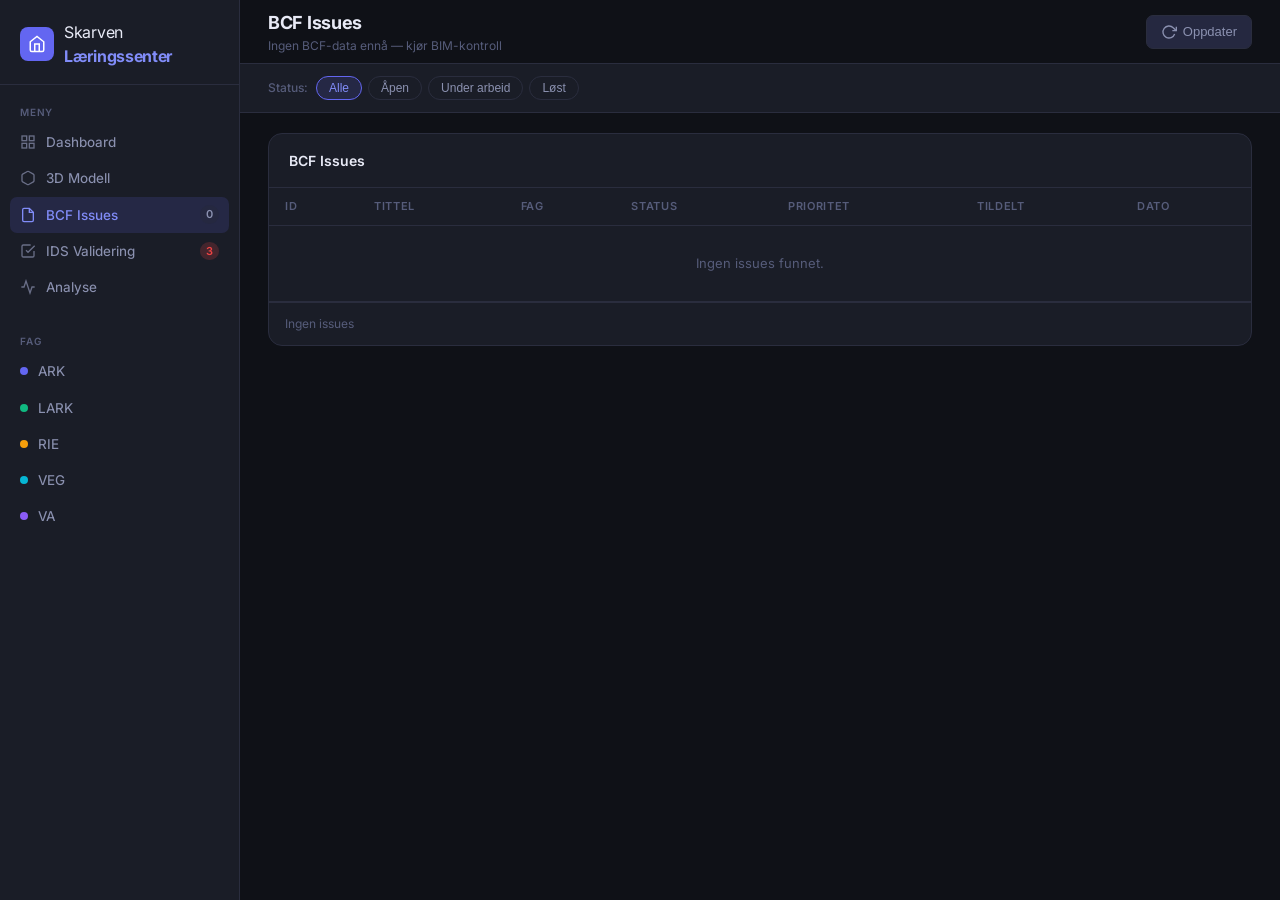
==== commit 36b86355: "BCF.html dynamisk — laster live data fra data/bcf-data.json - BCF-tabell viser data fra Solibri Auto" ====
--- a/HTML/BCF.html
+++ b/HTML/BCF.html
@@ -33,7 +33,7 @@
       <a href="BCF.html" class="nav-item active">
         <svg viewBox="0 0 24 24" fill="none" stroke="currentColor" stroke-width="2"><path d="M14 2H6a2 2 0 00-2 2v16a2 2 0 002 2h12a2 2 0 002-2V8z"/><polyline points="14 2 14 8 20 8"/></svg>
         BCF Issues
-        <span class="nav-badge">14</span>
+        <span class="nav-badge" id="navBadge">—</span>
       </a>
       <a href="IDS.html" class="nav-item">
         <svg viewBox="0 0 24 24" fill="none" stroke="currentColor" stroke-width="2"><path d="M9 11l3 3L22 4"/><path d="M21 12v7a2 2 0 01-2 2H5a2 2 0 01-2-2V5a2 2 0 012-2h11"/></svg>
@@ -46,11 +46,11 @@
       </a>
 
       <div class="nav-section-label" style="margin-top:1.5rem">Fag</div>
-      <a href="#" class="nav-item"><span class="discipline-dot" style="background:#00a10d"></span>ARK</a>
+      <a href="#" class="nav-item"><span class="discipline-dot" style="background:#6366f1"></span>ARK</a>
       <a href="#" class="nav-item"><span class="discipline-dot" style="background:#10b981"></span>LARK</a>
       <a href="#" class="nav-item"><span class="discipline-dot" style="background:#f59e0b"></span>RIE</a>
-      <a href="#" class="nav-item"><span class="discipline-dot" style="background:#ef4444"></span>VEG</a>
-      <a href="#" class="nav-item"><span class="discipline-dot" style="background:#ef4444"></span>VA</a>
+      <a href="#" class="nav-item"><span class="discipline-dot" style="background:#06b6d4"></span>VEG</a>
+      <a href="#" class="nav-item"><span class="discipline-dot" style="background:#8b5cf6"></span>VA</a>
     </nav>
   </aside>
 
@@ -58,11 +58,12 @@
     <header class="topbar">
       <div class="topbar-left">
         <h1 class="page-title">BCF Issues</h1>
+        <div class="breadcrumb" id="bcfMeta">Laster…</div>
       </div>
       <div class="topbar-right">
-        <button class="btn btn-secondary">
-          <svg viewBox="0 0 24 24" fill="none" stroke="currentColor" stroke-width="2" width="16" height="16"><path d="M3 6h18M8 6V4h8v2M19 6l-1 14H6L5 6"/></svg>
-          Filter
+        <button class="btn btn-secondary" id="oppdaterBtn" onclick="lastBCF()">
+          <svg viewBox="0 0 24 24" fill="none" stroke="currentColor" stroke-width="2" width="16" height="16"><polyline points="23 4 23 10 17 10"/><path d="M20.49 15a9 9 0 11-2.12-9.36L23 10"/></svg>
+          Oppdater
         </button>
       </div>
     </header>
@@ -70,11 +71,11 @@
     <div class="filter-bar">
       <div class="filter-group">
         <label class="filter-label">Status:</label>
-        <div class="filter-chips">
-          <button class="chip active">Alle</button>
-          <button class="chip">Åpen</button>
-          <button class="chip">Under arbeid</button>
-          <button class="chip">Løst</button>
+        <div class="filter-chips" id="filterChips">
+          <button class="chip active" data-filter="Alle">Alle</button>
+          <button class="chip" data-filter="Åpen">Åpen</button>
+          <button class="chip" data-filter="Under arbeid">Under arbeid</button>
+          <button class="chip" data-filter="Løst">Løst</button>
         </div>
       </div>
     </div>
@@ -84,7 +85,7 @@
         <div class="card-header">
           <h2 class="card-title">BCF Issues</h2>
           <div class="card-actions">
-            <button class="btn btn-secondary btn-sm">Eksporter BCF</button>
+            <span id="kildeLabel" style="font-size:0.75rem;color:var(--text-muted)"></span>
           </div>
         </div>
         <table class="data-table">
@@ -99,68 +100,149 @@
               <th>Dato</th>
             </tr>
           </thead>
-          <tbody>
-            <tr class="table-row">
-              <td class="id-cell">#BCF-014</td>
-              <td>Kollisjon VA-rør og bjelke</td>
-              <td><span class="tag tag--rib">RIB</span><span class="tag tag--riv">VA</span></td>
-              <td><span class="status-badge status--open">Åpen</span></td>
-              <td><span class="priority priority--critical">Kritisk</span></td>
-              <td>M. Thurairajah</td>
-              <td>24.05.2026</td>
-            </tr>
-            <tr class="table-row">
-              <td class="id-cell">#BCF-013</td>
-              <td>Manglende brannkrav dør D-104</td>
-              <td><span class="tag tag--ark">ARK</span></td>
-              <td><span class="status-badge status--open">Åpen</span></td>
-              <td><span class="priority priority--high">Høy</span></td>
-              <td>N. Fischer</td>
-              <td>23.05.2026</td>
-            </tr>
-            <tr class="table-row">
-              <td class="id-cell">#BCF-012</td>
-              <td>Feil nivå terrengmodell</td>
-              <td><span class="tag tag--rib">LARK</span></td>
-              <td><span class="status-badge status--progress">Under arbeid</span></td>
-              <td><span class="priority priority--medium">Middels</span></td>
-              <td>M. Castro</td>
-              <td>21.05.2026</td>
-            </tr>
-            <tr class="table-row">
-              <td class="id-cell">#BCF-011</td>
-              <td>Manglende IfcPropertySet</td>
-              <td><span class="tag tag--rie">RIE</span></td>
-              <td><span class="status-badge status--progress">Under arbeid</span></td>
-              <td><span class="priority priority--medium">Middels</span></td>
-              <td>K. Kilinc</td>
-              <td>20.05.2026</td>
-            </tr>
-            <tr class="table-row">
-              <td class="id-cell">#BCF-010</td>
-              <td>Etasjeantall stemmer ikke</td>
-              <td><span class="tag tag--ark">ARK</span></td>
-              <td><span class="status-badge status--solved">Løst</span></td>
-              <td><span class="priority priority--low">Lav</span></td>
-              <td>K. Sælid</td>
-              <td>18.05.2026</td>
-            </tr>
+          <tbody id="bcfTabell">
+            <tr><td colspan="7" style="text-align:center;padding:2rem;color:var(--text-muted)">Laster BCF-data…</td></tr>
           </tbody>
         </table>
         <div class="table-footer">
-          <span>Viser 5 av 14 issues</span>
-          <div class="pagination">
-            <button class="page-btn">‹</button>
-            <button class="page-btn active">1</button>
-            <button class="page-btn">2</button>
-            <button class="page-btn">3</button>
-            <button class="page-btn">›</button>
-          </div>
+          <span id="tabellerFooter">—</span>
+          <div class="pagination" id="paginering"></div>
         </div>
       </div>
     </section>
   </main>
 
   <script src="../JS/app.js" defer></script>
+  <script>
+    const SIDE_STORRELSE = 10;
+    let alleIssues   = [];
+    let filtrertListe = [];
+    let aktivSide    = 1;
+    let aktivFilter  = 'Alle';
+
+    const PRIORITET_KLASSE = {
+      'Kritisk': 'priority--critical',
+      'Høy':     'priority--high',
+      'Middels': 'priority--medium',
+      'Lav':     'priority--low',
+    };
+    const STATUS_KLASSE = {
+      'Åpen':         'status--open',
+      'Under arbeid': 'status--progress',
+      'Løst':         'status--solved',
+    };
+    const FAG_KLASSE = {
+      'ARK': 'tag--ark', 'LARK': 'tag--lark', 'RIE': 'tag--rie',
+      'VA':  'tag--riv', 'VEG':  'tag--rib',  'RIB': 'tag--rib',
+    };
+
+    function lagRad(issue) {
+      const fag = (issue.disciplines || [])
+        .map(d => `<span class="tag ${FAG_KLASSE[d] || ''}">${d}</span>`)
+        .join('');
+      const statKl = STATUS_KLASSE[issue.status]    || '';
+      const priKl  = PRIORITET_KLASSE[issue.priority] || '';
+      return `<tr class="table-row">
+        <td class="id-cell">${issue.id}</td>
+        <td>${issue.title}</td>
+        <td>${fag}</td>
+        <td><span class="status-badge ${statKl}">${issue.status}</span></td>
+        <td><span class="priority ${priKl}">${issue.priority}</span></td>
+        <td>${issue.assigned}</td>
+        <td>${issue.date}</td>
+      </tr>`;
+    }
+
+    function visside(side) {
+      aktivSide = side;
+      const start = (side - 1) * SIDE_STORRELSE;
+      const slice = filtrertListe.slice(start, start + SIDE_STORRELSE);
+
+      const tabell = document.getElementById('bcfTabell');
+      if (filtrertListe.length === 0) {
+        tabell.innerHTML = `<tr><td colspan="7" style="text-align:center;padding:2rem;color:var(--text-muted)">
+          Ingen issues funnet${aktivFilter !== 'Alle' ? ' med status «' + aktivFilter + '»' : ''}.
+        </td></tr>`;
+      } else {
+        tabell.innerHTML = slice.map(lagRad).join('');
+      }
+
+      const totSider = Math.ceil(filtrertListe.length / SIDE_STORRELSE);
+      const pag = document.getElementById('paginering');
+      if (totSider <= 1) { pag.innerHTML = ''; }
+      else {
+        let knapper = side > 1 ? `<button class="page-btn" onclick="visside(${side-1})">‹</button>` : '';
+        for (let i = 1; i <= totSider; i++) {
+          knapper += `<button class="page-btn${i===side?' active':''}" onclick="visside(${i})">${i}</button>`;
+        }
+        if (side < totSider) knapper += `<button class="page-btn" onclick="visside(${side+1})">›</button>`;
+        pag.innerHTML = knapper;
+      }
+
+      document.getElementById('tabellerFooter').textContent =
+        filtrertListe.length === 0
+          ? 'Ingen issues'
+          : `Viser ${start+1}–${Math.min(start+SIDE_STORRELSE, filtrertListe.length)} av ${filtrertListe.length} issues`;
+    }
+
+    function settFilter(filter) {
+      aktivFilter  = filter;
+      aktivSide    = 1;
+      filtrertListe = filter === 'Alle'
+        ? [...alleIssues]
+        : alleIssues.filter(i => i.status === filter);
+
+      document.querySelectorAll('#filterChips .chip').forEach(c => {
+        c.classList.toggle('active', c.dataset.filter === filter);
+      });
+      visside(1);
+    }
+
+    document.querySelectorAll('#filterChips .chip').forEach(c => {
+      c.addEventListener('click', () => settFilter(c.dataset.filter));
+    });
+
+    async function lastBCF() {
+      const tabell = document.getElementById('bcfTabell');
+      tabell.innerHTML = `<tr><td colspan="7" style="text-align:center;padding:2rem;color:var(--text-muted)">Laster…</td></tr>`;
+
+      try {
+        const url = `../data/bcf-data.json?t=${Date.now()}`;
+        const resp = await fetch(url);
+        if (!resp.ok) throw new Error(`HTTP ${resp.status}`);
+        const data = await resp.json();
+
+        alleIssues    = data.issues || [];
+        filtrertListe = [...alleIssues];
+        aktivFilter   = 'Alle';
+
+        document.querySelectorAll('#filterChips .chip').forEach(c =>
+          c.classList.toggle('active', c.dataset.filter === 'Alle'));
+
+        const badge = document.getElementById('navBadge');
+        if (badge) badge.textContent = alleIssues.length || '0';
+
+        const meta = document.getElementById('bcfMeta');
+        if (data.generated) {
+          const d = new Date(data.generated);
+          meta.textContent = `Sist oppdatert: ${d.toLocaleString('nb-NO')}`;
+        } else {
+          meta.textContent = 'Ingen BCF-data ennå — kjør BIM-kontroll';
+        }
+
+        const kilde = document.getElementById('kildeLabel');
+        if (kilde && data.source) kilde.textContent = `📄 ${data.source}`;
+
+        visside(1);
+
+      } catch (err) {
+        tabell.innerHTML = `<tr><td colspan="7" style="text-align:center;padding:2rem;color:var(--red)">
+          Kunne ikke laste BCF-data (${err.message})
+        </td></tr>`;
+      }
+    }
+
+    lastBCF();
+  </script>
 </body>
 </html>
